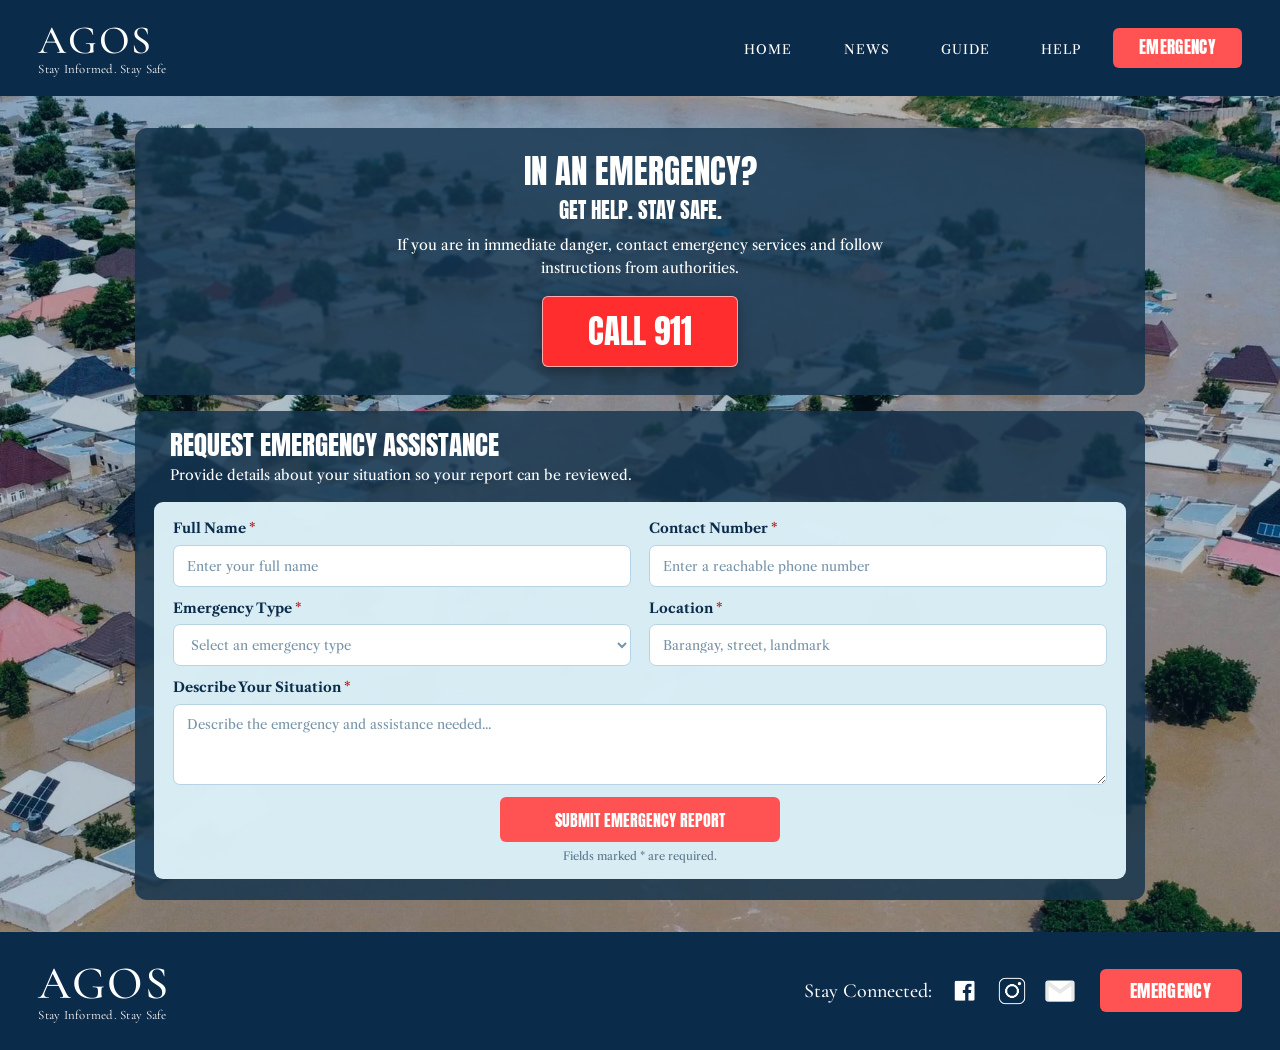
==== emergency.html @ 13f6ced2 "Add files via upload" ====
<!DOCTYPE html>
<html lang="en">
<head>
  <meta charset="UTF-8">
  <meta name="viewport" content="width=device-width, initial-scale=1">
  <link rel="icon" type="image/png" href="Figma_img/FAvicon.png">

  <title>Emergency | AGOS</title>

  <meta name="description" content="In an emergency, call 911 and follow instructions from authorities. Submit an emergency assistance report to AGOS.">

  <link rel="preconnect" href="https://fonts.googleapis.com">
  <link rel="preconnect" href="https://fonts.gstatic.com" crossorigin>

  <link href="https://fonts.googleapis.com/css2?family=Anton&family=Cormorant+Garamond:wght@500;600&family=Libre+Caslon+Text&display=swap" rel="stylesheet">

  <link rel="stylesheet" href="styles.css">
</head>

<body class="page-emergency">

  <header class="site-header" id="home">
    <div class="header-inner">

      <a class="logo" href="index.html" aria-label="AGOS home">
        <span class="logo-name">AGOS</span>
        <span class="logo-tag">Stay Informed. Stay Safe</span>
      </a>

      <nav class="main-nav" aria-label="Main navigation">
        <ul>
          <li><a href="index.html">Home</a></li>
          <li><a href="news.html">News</a></li>
          <li><a href="safety-guide.html">Guide</a></li>
          <li><a href="help.html">Help</a></li>
        </ul>
      </nav>

      <a class="btn-emergency header-emergency"
         href="emergency.html"
         aria-current="page">
        Emergency
      </a>

    </div>
  </header>

  <main class="emergency-main"
        style="--page-bg: url('Figma_img/Safety-guide1.webp')">

    <div class="emergency-inner">

      <section class="em-panel em-alert"
               aria-labelledby="em-title">

        <h1 id="em-title">In an emergency?</h1>

        <p class="em-tagline">Get help. Stay safe.</p>

        <p class="em-text">
          If you are in immediate danger, contact emergency
          services and follow instructions from authorities.
        </p>

        <a class="btn-call" href="tel:911">Call 911</a>

      </section>

      <section class="em-panel em-contacts"
               aria-labelledby="assistance-title">

        <div class="assistance-heading">
          <h2 id="assistance-title">
            Request Emergency Assistance
          </h2>

          <p>
            Provide details about your situation so your report
            can be reviewed.
          </p>
        </div>

        <form class="emergency-form" action="#" method="post" novalidate>

          <div class="form-field">
            <label for="full-name">
              Full Name <span aria-hidden="true">*</span>
            </label>

            <input
              id="full-name"
              name="full_name"
              type="text"
              autocomplete="name"
              placeholder="Enter your full name"
              required
            >
          </div>

          <div class="form-field">
            <label for="contact-number">
              Contact Number <span aria-hidden="true">*</span>
            </label>

            <input
              id="contact-number"
              name="contact_number"
              type="tel"
              autocomplete="tel"
              placeholder="Enter a reachable phone number"
              required
            >
          </div>

          <div class="form-field">
            <label for="emergency-type">
              Emergency Type <span aria-hidden="true">*</span>
            </label>

            <select id="emergency-type"
                    name="emergency_type"
                    required>

              <option value="" selected disabled>
                Select an emergency type
              </option>

              <option value="flooding">Flooding</option>
              <option value="trapped-person">Person trapped</option>
              <option value="medical-emergency">
                Medical emergency
              </option>
              <option value="evacuation-assistance">
                Evacuation assistance
              </option>
              <option value="other">Other</option>

            </select>
          </div>

          <div class="form-field">
            <label for="location">
              Location <span aria-hidden="true">*</span>
            </label>

            <input
              id="location"
              name="location"
              type="text"
              autocomplete="street-address"
              placeholder="Barangay, street, landmark"
              required
            >
          </div>

          <div class="form-field form-field-full">
            <label for="situation">
              Describe Your Situation
              <span aria-hidden="true">*</span>
            </label>

            <textarea
              id="situation"
              name="situation"
              rows="3"
              placeholder="Describe the emergency and assistance needed..."
              required
            ></textarea>
          </div>

          <div class="form-submit">

            <button class="btn-submit-report" type="submit">
              Submit Emergency Report
            </button>

            <p class="form-note">
              Fields marked * are required.
            </p>

          </div>

        </form>

      </section>

    </div>
  </main>

  <footer class="site-footer">
    <div class="footer-inner">

      <a class="logo logo-footer"
         href="index.html"
         aria-label="AGOS home">

        <span class="logo-name">AGOS</span>
        <span class="logo-tag">Stay Informed. Stay Safe</span>

      </a>

      <div class="connect">
        <span class="connect-label">Stay Connected:</span>

        <ul class="social">

          <li>
            <a href="https://www.facebook.com/janssen.murillo/"
               target="_blank"
               rel="noopener"
               aria-label="Facebook">
              <img src="Figma_img/FB.png" alt="">
            </a>
          </li>

          <li>
            <a href="https://www.instagram.com/jnsnmrll/"
               target="_blank"
               rel="noopener"
               aria-label="Instagram">
              <img src="Figma_img/IG.png" alt="">
            </a>
          </li>

          <li>
            <a href="mailto:jfmurillo@student.hau.edu.ph"
               aria-label="Email">
              <img class="icon-mail"
                   src="Figma_img/GMAIL.png"
                   alt="">
            </a>
          </li>

        </ul>
      </div>

      <a class="btn-emergency footer-emergency"
         href="emergency.html"
         aria-current="page">
        Emergency
      </a>

    </div>
  </footer>

  <script src="script.js"></script>

</body>
</html>
---- styles.css ----
:root {
  --navy: #0b2b4a;
  --slate: #2f5068;
  --sky: #dff3fb;
  --cream: #f4f3ee;
  --white: #ffffff;
  --coral: #ff5252;
  --coral-dark: #e63e3e;
  --ink: #0b2b4a;
  --link-blue: #2a6f97;

  --font-display: "Anton", "Impact", "Arial Narrow Bold", sans-serif;
  --font-serif: "Libre Caslon Text", "Georgia", "Times New Roman", serif;
  --font-logo: "Cormorant Garamond", "Garamond", "Georgia", serif;
}

*,
*::before,
*::after {
  box-sizing: border-box;
}

html {
  scroll-behavior: smooth;
}

body {
  margin: 0;
  font-family: var(--font-serif);
  color: var(--ink);
  background: var(--cream);
  line-height: 1.5;
  -webkit-font-smoothing: antialiased;
}

img {
  display: block;
  max-width: 100%;
}
a {
  color: inherit;
}
ul {
  list-style: none;
  margin: 0;
  padding: 0;
}
h1, h2, h3, p {
  margin: 0;
}

:focus-visible {
  outline: 3px solid #ffd166;
  outline-offset: 3px;
}

.btn-emergency {
  font-family: var(--font-display);
  font-size: 1.05rem;
  letter-spacing: .02em;
  text-transform: uppercase;
  color: var(--white);
  background: var(--coral);
  border: 0;
  border-radius: 6px;
  padding: .55rem 1.6rem;
  cursor: pointer;
  transition: background .2s, transform .2s;
}
.btn-emergency:hover {
  background: var(--coral-dark);
  transform: translateY(-1px);
}

.logo {
  display: inline-flex;
  flex-direction: column;
  text-decoration: none;
  color: var(--white);
  line-height: 1;
}
.logo-name {
  font-family: var(--font-logo);
  font-weight: 500;
  font-size: 2.5rem;
  letter-spacing: .04em;
}
.logo-tag  {
  font-family: var(--font-logo);
  font-size: .8rem;
  letter-spacing: .02em;
  margin-top: .15rem;
}

.site-header {
  width: 100%;
  background: var(--navy);
  color: var(--white);
  position: relative;
  z-index: 10;
}
.header-inner {
  width: 100%;
  max-width: 1600px;
  margin: 0 auto;
  height: 96px;
  padding: 0 clamp(24px, 3vw, 72px);
  display: flex;
  align-items: center;
  justify-content: space-between;
  gap: 2rem;
}
.main-nav {
  margin-left: auto;
}
.main-nav ul {
  display: flex;
  gap: 3.2rem;
}
.main-nav a {
  font-family: var(--font-serif);
  font-size: .8rem;
  letter-spacing: .08em;
  text-transform: uppercase;
  text-decoration: none;
  padding: .4rem 0;
  border-bottom: 2px solid transparent;
  transition: border-color .2s;
}
.main-nav a:hover {
  border-color: var(--coral);
}

.hero {
  position: relative;
  background: var(--slate);
  min-height: 540px;
  display: flex;
  align-items: center;
  padding: 3rem clamp(24px, 6.25vw, 80px);
  overflow: hidden;
}
.hero-bg {
  position: absolute;
  inset: 0;
  width: 100%;
  height: 100%;
  object-fit: cover;
  object-position: center;
}
.hero-card {
  position: relative;
  width: 100%;
  max-width: 1200px;
  margin: 0 auto;
  padding: 3rem clamp(2.2rem, 4vw, 3.8rem);
  background: rgba(31, 61, 84, .82);
  border-radius: 10px;
  color: var(--white);
  backdrop-filter: blur(1px);
}
.hero-card h1 {
  font-family: var(--font-display);
  font-weight: 400;
  text-transform: uppercase;
  font-size: clamp(1.8rem, 2.6vw, 2.35rem);
  letter-spacing: .01em;
  line-height: 1.25;
  margin-bottom: 1.4rem;
}
.hero-card p {
  font-size: clamp(1rem, 1.25vw, 1.1rem);
  line-height: 1.7;
  margin-bottom: 1.1rem;
}
.hero-card .hero-meta {
  font-size: .9rem;
  margin: 1.6rem 0 0;
  opacity: .92;
}

.impact {
  background: var(--sky);
  text-align: center;
  padding: 3.2rem 24px 3.8rem;
}
.impact h2,
.stories h2 {
  font-family: var(--font-display);
  font-weight: 400;
  text-transform: uppercase;
  color: #000;
  font-size: clamp(1.7rem, 2.4vw, 2.1rem);
  line-height: 1.1;
}
.impact-sub {
  margin-top: .6rem;
  font-size: 1.05rem;
}

.stats {
  max-width: 1000px;
  margin: 2.4rem auto 0;
  display: grid;
  grid-template-columns: repeat(3, 286px);
  justify-content: space-between;
  gap: 2rem;
}
.stat {
  background: var(--slate);
  color: var(--white);
  border-radius: 14px;
  height: 295px;
  display: flex;
  flex-direction: column;
  align-items: center;
  justify-content: center;
  gap: .9rem;
  box-shadow: 0 6px 16px rgba(11, 43, 74, .18);
}
.stat-number {
  font-family: var(--font-display);
  font-size: 4.2rem;
  line-height: 1;
  font-variant-numeric: tabular-nums;
}
.stat-label {
  font-family: var(--font-display);
  font-size: 1.35rem;
  letter-spacing: .01em;
}

.stories {
  background: var(--cream);
  padding: 3rem 32px 3.6rem;
  text-align: center;
}
.stories-inner {
  max-width: 1200px;
  margin: 2rem auto 0;
  display: flex;
  flex-direction: column;
  align-items: center;
  gap: 1.5rem;
}

.card {
  background: var(--white);
  border-radius: 10px;
  box-shadow: 0 3px 10px rgba(11, 43, 74, .22);
  overflow: hidden;
  text-align: left;
  transition: transform .2s, box-shadow .2s;
}
.card:hover {
  transform: translateY(-3px);
  box-shadow: 0 8px 20px rgba(11, 43, 74, .28);
}
.card img {
  object-fit: cover;
  width: 100%;
}

.card h3 {
  font-family: var(--font-display);
  font-weight: 400;
  text-transform: uppercase;
  color: var(--navy);
  line-height: 1.2;
}
.read-more {
  font-family: var(--font-display);
  font-size: .72rem;
  letter-spacing: .02em;
  color: #000;
  text-decoration: none;
  align-self: flex-end;
}
.read-more:hover {
  color: var(--coral);
}

.card-featured {
  width: 100%;
  display: grid;
  grid-template-columns: minmax(340px, 38%) 1fr;
  gap: 1.8rem;
  padding: .9rem;
}
.card-featured img {
  height: 300px;
  border-radius: 8px;
  object-position: center 40%;
}
.card-featured .card-body {
  display: flex;
  flex-direction: column;
  padding: .6rem .8rem .3rem 0;
}
.card-featured h3 {
  font-size: 1.8rem;
  color: #08233f;
  margin-bottom: 1rem;
}
.card-featured p {
  font-size: 1rem;
  line-height: 1.7;
  color: var(--link-blue);
  flex: 1;
}

.card-row {
  width: 100%;
  display: grid;
  grid-template-columns: repeat(3, 1fr);
  gap: 1.6rem;
}
.card-small {
  display: flex;
  flex-direction: column;
  padding: .45rem .45rem .7rem;
}
.card-small img {
  height: 210px;
  border-radius: 7px;
}
.card-small .card-body {
  display: flex;
  flex-direction: column;
  align-items: stretch;
  flex: 1;
  padding: .8rem .5rem 0;
  text-align: center;
}
.card-small h3 {
  font-size: 1.2rem;
  margin-bottom: .6rem;
  flex: 1;
}

.btn-more {
  font-family: var(--font-display);
  font-size: .85rem;
  letter-spacing: .03em;
  text-transform: uppercase;
  text-decoration: none;
  color: var(--white);
  background: var(--navy);
  padding: .55rem 1.8rem;
  border-radius: 999px;
  margin-top: .4rem;
  transition: background .2s;
}
.btn-more:hover {
  background: var(--slate);
}

.site-footer {
  width: 100%;
  background: var(--navy);
  color: var(--white);
}
.footer-inner {
  width: 100%;
  max-width: 1600px;
  margin: 0 auto;
  min-height: 118px;
  padding: 1.4rem clamp(24px, 3vw, 72px);
  display: flex;
  align-items: center;
  justify-content: space-between;
  gap: 1.5rem;
}
.logo-footer .logo-name {
  font-size: 2.9rem;
}
.connect {
  display: flex;
  align-items: center;
  gap: 1rem;
  margin-left: auto;
}
.connect-label {
  font-family: var(--font-logo);
  font-size: 1.25rem;
  font-weight: 500;
}
.social {
  display: flex;
  align-items: center;
  gap: .9rem;
}
.social a {
  display: block;
  transition: transform .2s, opacity .2s;
}
.social a:hover {
  transform: translateY(-2px);
  opacity: .85;
}
.social img {
  height: 34px;
  width: auto;
}
.social .icon-mail {
  height: 32px;
}
.footer-emergency {
  font-size: 1.15rem;
  padding: .6rem 1.9rem;
}

.emergency-dialog {
  border: 0;
  border-radius: 14px;
  padding: 2rem 2rem 1.6rem;
  max-width: min(440px, calc(100vw - 32px));
  color: var(--ink);
  background: var(--white);
  box-shadow: 0 20px 60px rgba(0, 0, 0, .4);
}
.emergency-dialog::backdrop {
  background: rgba(11, 43, 74, .6);
}
.emergency-dialog h2 {
  font-family: var(--font-display);
  font-weight: 400;
  text-transform: uppercase;
  font-size: 1.8rem;
  color: var(--coral);
  margin-bottom: .6rem;
}
.dialog-close {
  position: absolute;
  top: .6rem;
  right: .9rem;
  font-size: 1.8rem;
  line-height: 1;
  background: none;
  border: 0;
  cursor: pointer;
  color: var(--navy);
}
.hotlines {
  margin: 1.2rem 0;
  display: grid;
  gap: .6rem;
}
.hotlines li {
  display: flex;
  justify-content: space-between;
  align-items: center;
  background: var(--sky);
  border-radius: 8px;
  padding: .7rem 1rem;
}
.hotlines a {
  font-family: var(--font-display);
  font-size: 1.5rem;
  text-decoration: none;
  color: var(--navy);
}
.dialog-note {
  font-size: .85rem;
  line-height: 1.6;
}

.main-nav a[aria-current="page"] {
  border-color: var(--coral);
}

.news-main {
  background: var(--cream);
  padding: 3rem 32px 4rem;
}
.news-inner {
  max-width: 1120px;
  margin: 0 auto;
}
.page-title-left {
  font-family: var(--font-display);
  font-weight: 400;
  text-transform: uppercase;
  color: var(--navy);
  font-size: clamp(2rem, 3vw, 2.6rem);
  line-height: 1.1;
}
.news-inner > .page-title-left::after {
  content: "";
  display: block;
  width: 3.5rem;
  height: 4px;
  margin-top: .65rem;
  background: var(--coral);
  border-radius: 999px;
}
.page-sub {
  margin: .65rem 0 2rem;
  color: var(--slate);
  font-size: 1.05rem;
}

.news-list {
  display: grid;
  grid-template-columns: repeat(2, minmax(0, 1fr));
  gap: 1.5rem;
}
.news-card {
  display: grid;
  grid-template-columns: 1fr;
  grid-template-rows: 210px 1fr;
  background: var(--white);
  border: 1px solid rgba(11, 43, 74, .1);
  border-radius: 14px;
  box-shadow: 0 4px 14px rgba(11, 43, 74, .12);
  overflow: hidden;
  transition: transform .2s, box-shadow .2s;
}
.news-card:hover {
  transform: translateY(-4px);
  box-shadow: 0 10px 24px rgba(11, 43, 74, .2);
}
.news-card img {
  width: 100%;
  height: 210px;
  min-height: 0;
  object-fit: cover;
}
.news-body {
  display: flex;
  flex-direction: column;
  min-height: 220px;
  padding: 1.3rem 1.4rem 1.2rem;
}
.news-body h2 {
  font-family: var(--font-display);
  font-weight: 400;
  text-transform: uppercase;
  color: var(--navy);
  font-size: 1.35rem;
  line-height: 1.2;
  margin-bottom: .8rem;
}
.news-body p {
  font-size: .9rem;
  line-height: 1.7;
  color: var(--slate);
  flex: 1;
}
.news-body .read-more {
  margin-top: 1rem;
  color: var(--link-blue);
  font-size: .82rem;
  text-decoration: underline;
  text-underline-offset: 3px;
}

.bg-page {
  background-color: var(--navy);
  background-image: var(--bg-overlay), var(--page-bg, none);
  background-size: cover;
  background-position: center top;
  padding: 2.4rem 24px 3.4rem;
}
.guide-page {
  --bg-overlay: linear-gradient(rgba(11, 43, 74, .80), rgba(11, 43, 74, .80));
}
.help-page  {
  --bg-overlay: linear-gradient(rgba(214, 232, 240, .55), rgba(214, 232, 240, .55));
}
.bg-page-inner {
  max-width: 1000px;
  margin: 0 auto;
  display: grid;
  gap: 1.6rem;
}

.page-head {
  text-align: center;
  color: var(--white);
}
.page-head h1 {
  font-family: var(--font-display);
  font-weight: 400;
  text-transform: uppercase;
  font-size: clamp(1.7rem, 2.6vw, 2.2rem);
}
.page-head p {
  margin-top: .4rem;
  font-size: 1rem;
}
.page-head-dark {
  color: var(--navy);
}
.page-head-dark h1 {
  font-size: clamp(1.9rem, 3vw, 2.6rem);
}
.page-tagline {
  font-family: var(--font-display);
  font-weight: 400;
  text-transform: uppercase;
  font-size: clamp(1rem, 1.5vw, 1.25rem);
  margin-top: .3rem;
}
.page-head-dark p {
  max-width: 640px;
  margin: .7rem auto 0;
  font-size: .85rem;
  line-height: 1.7;
}

.panel {
  background: rgba(238, 241, 243, .93);
  border-radius: 12px;
  padding: 1.2rem 1.4rem 1.5rem;
  box-shadow: 0 6px 18px rgba(0, 0, 0, .25);
}
.panel > h2,
.phase h3 {
  font-family: var(--font-display);
  font-weight: 400;
  text-transform: uppercase;
  color: var(--navy);
  text-align: center;
}
.panel > h2 {
  font-size: 1.4rem;
  margin-bottom: 1rem;
}
.guide-video-frame {
  width: min(100%, 800px);
  aspect-ratio: 16 / 9;
  margin: 0 auto;
  overflow: hidden;
  border-radius: 8px;
  background: var(--navy);
}
.guide-video-frame video {
  display: block;
  width: 100%;
  height: 100%;
  border: 0;
  object-fit: contain;
}

.levels {
  display: grid;
  grid-template-columns: repeat(3, 1fr);
  gap: 1rem;
}
.level {
  border-radius: 10px;
  padding: 1.4rem 1rem 1.2rem;
  text-align: center;
  display: flex;
  flex-direction: column;
  align-items: center;
  gap: .7rem;
}
.level-yellow {
  background: #efeba5;
}
.level-orange {
  background: #f4d2b2;
}
.level-red    {
  background: #f0b6b6;
}
.dot {
  width: 64px;
  height: 64px;
  border-radius: 50%;
}
.level-yellow .dot {
  background: #f5d416;
}
.level-orange .dot {
  background: #f0922b;
}
.level-red .dot    {
  background: #ee4b4b;
}
.level h3 {
  font-family: var(--font-display);
  font-weight: 400;
  text-transform: uppercase;
  font-size: 1.25rem;
  line-height: 1.15;
  color: #000;
}
.level p {
  font-size: .76rem;
  line-height: 1.55;
  padding-bottom: .7rem;
  border-bottom: 1px solid rgba(0, 0, 0, .25);
  width: 100%;
  flex: 1;
}
.level strong {
  font-family: var(--font-display);
  font-weight: 400;
  text-transform: uppercase;
  font-size: .9rem;
  letter-spacing: .02em;
}

.phases {
  display: grid;
  grid-template-columns: repeat(3, 1fr);
  gap: 1rem;
}
.phase {
  background: rgba(238, 241, 243, .93);
  border-radius: 12px;
  padding: 1.1rem 1.1rem 1.4rem;
  box-shadow: 0 6px 18px rgba(0, 0, 0, .25);
}
.phase h3 {
  font-size: 1.1rem;
  margin-bottom: .9rem;
}
.phase ol {
  list-style: none;
  counter-reset: step;
  display: grid;
  gap: .85rem;
}
.phase li {
  counter-increment: step;
  font-size: .76rem;
  line-height: 1.55;
}
.phase li b {
  display: block;
  font-weight: 700;
  margin-bottom: .15rem;
}
.phase li b::before {
  content: counter(step) ". ";
}
.phase li span {
  display: block;
  padding-left: 1rem;
}

.kit {
  display: grid;
  grid-template-columns: repeat(5, 1fr);
  gap: .8rem;
}
.kit-item {
  background: var(--sky);
  border-radius: 8px;
  padding: .9rem .6rem;
  text-align: center;
  box-shadow: 0 2px 6px rgba(0, 0, 0, .12);
}
.kit-item h4 {
  font-family: var(--font-display);
  font-weight: 400;
  text-transform: uppercase;
  font-size: .85rem;
  color: var(--navy);
  margin: 0 0 .3rem;
}
.kit-item p {
  font-size: .68rem;
  line-height: 1.45;
}

.help-grid {
  display: grid;
  grid-template-columns: repeat(2, 1fr);
  gap: 1.4rem;
}
.help-panel {
  position: relative;
  overflow: hidden;
  background: #b8cfdb;
  border: 1px solid rgba(11, 43, 74, .12);
  border-radius: 14px;
  box-shadow: 0 8px 22px rgba(11, 43, 74, .16);
  transition: transform .2s, box-shadow .2s;
}
.help-panel:hover {
  transform: translateY(-3px);
  box-shadow: 0 12px 28px rgba(11, 43, 74, .22);
}
.help-panel-inner {
  background: #b8cfdb;
  padding: 1.25rem 1.5rem 1.5rem;
  height: 100%;
}
.help-panel h2 {
  font-family: var(--font-display);
  font-weight: 400;
  text-transform: uppercase;
  color: var(--white);
  background: var(--navy);
  border-bottom: 4px solid var(--coral);
  font-size: 1.45rem;
  padding: .85rem 1.5rem;
}
.help-panel h3 {
  font-family: var(--font-display);
  font-weight: 400;
  font-size: 1rem;
  color: var(--navy);
  margin: .8rem 0 .35rem;
}
.help-panel p, .help-panel li {
  font-size: .9rem;
  line-height: 1.7;
}
.help-panel ul {
  list-style: disc;
  padding-left: 1.25rem;
}
.help-panel li {
  padding-left: .15rem;
  margin: .2rem 0;
}
.help-panel li::marker {
  color: var(--coral);
}
.help-panel a {
  color: var(--link-blue);
  font-weight: 700;
  text-underline-offset: 2px;
}
.help-page .page-head-dark {
  max-width: 820px;
  margin: 0 auto;
  padding: 1.5rem 2rem;
  background: rgba(184, 207, 219, .94);
  border-radius: 14px;
  box-shadow: 0 8px 22px rgba(11, 43, 74, .14);
}
.help-page .page-head-dark p {
  font-size: .95rem;
}

.reveal {
  opacity: 0;
  transform: translateY(18px);
  transition: opacity .6s ease, transform .6s ease;
}
.reveal.is-visible {
  opacity: 1;
  transform: none;
}
@media (prefers-reduced-motion: reduce) {
  html {
    scroll-behavior: auto;
  }
  .reveal {
    opacity: 1;
    transform: none;
    transition: none;
  }
  .card, .btn-emergency, .social a {
    transition: none;
  }
}



.btn-emergency {
  display: inline-block;
  text-decoration: none;
  line-height: 1.3;
}

.emergency-main {
  background:
    linear-gradient(rgba(11, 43, 74, .28), rgba(11, 43, 74, .28)),
    var(--page-bg, var(--navy));
  background-size: cover;
  background-position: center;
  background-repeat: no-repeat;
  padding: 2.6rem clamp(16px, 4vw, 52px) 3rem;
}
.emergency-inner {
  max-width: 1010px;
  margin: 0 auto;
  display: grid;
  gap: 1.5rem;
}
.em-panel {
  background: rgba(20, 52, 78, .82);
  border-radius: 12px;
  color: var(--white);
  text-align: center;
  padding: 2rem 2rem 2.4rem;
  backdrop-filter: blur(1px);
}
.em-panel h1,
.em-panel h2 {
  font-family: var(--font-display);
  font-weight: 400;
  text-transform: uppercase;
  line-height: 1.15;
}
.em-alert h1 {
  font-size: clamp(1.7rem, 2.6vw, 2.2rem);
}
.em-tagline {
  font-family: var(--font-display);
  text-transform: uppercase;
  font-size: 1.3rem;
  margin-top: .3rem;
}
.em-text {
  max-width: 560px;
  margin: .5rem auto 0;
  font-size: .9rem;
  line-height: 1.6;
}
.btn-call {
  display: inline-block;
  margin-top: 1.3rem;
  font-family: var(--font-display);
  font-size: clamp(1.8rem, 2.6vw, 2.3rem);
  text-transform: uppercase;
  text-decoration: none;
  color: var(--white);
  background: #ff2d2d;
  border: 1px solid rgba(255, 255, 255, .6);
  border-radius: 6px;
  padding: .6rem 2.8rem;
  box-shadow: 0 4px 14px rgba(0, 0, 0, .3);
  transition: background .2s, transform .2s;
}
.btn-call:hover {
  background: #e01616;
  transform: translateY(-2px);
}

.em-contacts {
  padding-bottom: 2.4rem;
}
.em-contacts h2 {
  font-size: clamp(1.6rem, 2.4vw, 2rem);
  margin-bottom: 1.6rem;
}
.contact-grid {
  display: grid;
  grid-template-columns: repeat(3, 1fr);
  gap: 1.6rem;
  max-width: 880px;
  margin: 0 auto;
}
.contact-card {
  height: 100%;
  min-height: 240px;
  display: flex;
  flex-direction: column;
  align-items: center;
  justify-content: center;
  gap: .9rem;
  padding: 1rem;
  background: rgba(196, 218, 232, .88);
  border-radius: 10px;
  text-decoration: none;
  color: var(--navy);
  box-shadow: 0 4px 12px rgba(0, 0, 0, .22);
  transition: transform .2s, box-shadow .2s;
}
a.contact-card:hover {
  transform: translateY(-3px);
  box-shadow: 0 8px 20px rgba(0, 0, 0, .3);
}
.contact-name {
  font-family: var(--font-display);
  font-size: 2rem;
  text-transform: uppercase;
  line-height: 1.1;
}
.contact-detail {
  font-family: var(--font-display);
  font-size: 1.7rem;
  color: #000;
  line-height: 1.1;
}



body.page-emergency {
  min-height: 100vh;
  display: flex;
  flex-direction: column;
}
body.page-emergency .emergency-main {
  flex: 1;
}

.card-featured::before,
.card-small::before,
.news-card::before {
  content: "Image slot";
  grid-column: 1;
  grid-row: 1;
  display: flex;
  align-items: center;
  justify-content: center;
  border: 2px dashed rgba(47, 80, 104, .35);
  background: rgba(47, 80, 104, .08);
  border-radius: 8px;
  color: rgba(47, 80, 104, .6);
  font-family: var(--font-display);
  font-size: .85rem;
  letter-spacing: .05em;
  text-transform: uppercase;
}
.card-featured > img,
.card-small > img,
.news-card > img {
  grid-column: 1;
  grid-row: 1;
  position: relative;
  z-index: 1;
}

.card-featured {
  --slot-h: 300px;
}
.card-featured::before, .card-featured > img {
  height: var(--slot-h);
  min-height: 0;
}
.card-featured > .card-body {
  grid-column: 2;
  grid-row: 1;
}

.card-small {
  --slot-h: 210px;
  display: grid;
  grid-template-rows: auto 1fr;
}
.card-small::before, .card-small > img {
  height: var(--slot-h);
}
.card-small > .card-body {
  grid-row: 2;
  grid-column: 1;
}

.news-card::before {
  min-height: 190px;
  border-radius: 0;
}
.news-card > .news-body {
  grid-column: 1;
  grid-row: 2;
}



.emergency-main {
  padding-top: 2rem;
  padding-bottom: 2rem;
}

.emergency-inner {
  max-width: 1010px;
  gap: 1rem;
}


.em-alert {
  padding: 1.5rem 2rem 1.7rem;
}

.em-alert .btn-call {
  margin-top: 1rem;
}


.em-contacts {
  padding: 1.2rem 1.2rem 1.3rem;
  text-align: left;
}

.assistance-heading {
  margin: 0 auto 1rem;
  max-width: 940px;
}

.assistance-heading h2 {
  text-align: left;
  font-family: var(--font-display);
  font-size: clamp(1.5rem, 2.1vw, 1.9rem);
  font-weight: 400;
  line-height: 1.15;
  text-transform: uppercase;
  color: var(--white);
  margin: 0;
}

.assistance-heading p {
  margin-top: 0.25rem;
  font-size: 0.88rem;
  line-height: 1.5;
  color: var(--white);
}


.emergency-form {
  width: 100%;
  padding: 1.1rem 1.2rem 0.9rem;

  display: grid;
  grid-template-columns: repeat(2, minmax(0, 1fr));
  gap: 0.75rem 1.1rem;

  background: rgba(223, 243, 251, 0.96);
  border-radius: 9px;
  color: var(--navy);
}


.form-field {
  display: flex;
  flex-direction: column;
  min-width: 0;
  gap: 0.3rem;
}

.form-field label {
  font-family: var(--font-serif);
  font-size: 0.86rem;
  font-weight: 700;
  color: var(--navy);
}

.form-field label span {
  color: #b42323;
}

.form-field input,
.form-field select,
.form-field textarea {
  width: 100%;
  min-width: 0;

  border: 1px solid #b7d3e6;
  border-radius: 7px;

  padding: 0.62rem 0.8rem;

  background: #fff;
  color: var(--navy);

  font: 400 0.82rem var(--font-serif);
  outline-offset: 2px;
}

.form-field input,
.form-field select {
  min-height: 42px;
}

.form-field textarea {
  min-height: 74px;
  resize: vertical;
  line-height: 1.5;
}

.form-field input::placeholder,
.form-field textarea::placeholder,
.form-field select:invalid {
  color: #7894a8;
  opacity: 1;
}


.form-field-full {
  grid-column: 1 / -1;
}


.form-submit {
  grid-column: 1 / -1;

  display: flex;
  flex-direction: column;
  align-items: center;
  gap: 0.35rem;

  padding-top: 0.05rem;
}

.btn-submit-report {
  border: 0;
  border-radius: 6px;

  padding: 0.65rem 2.2rem;
  min-width: 280px;

  background: var(--coral);
  color: var(--white);

  font-family: var(--font-display);
  font-size: 1rem;
  text-transform: uppercase;

  cursor: pointer;

  transition: background 0.2s, transform 0.2s;
}

.btn-submit-report:hover {
  background: var(--coral-dark);
  transform: translateY(-1px);
}

.form-note {
  color: #58758b;
  font-size: 0.7rem;
  text-align: center;
}





.emergency-form.was-validated input:invalid,
.emergency-form.was-validated select:invalid,
.emergency-form.was-validated textarea:invalid,
.emergency-form .is-invalid {
  border: 2px solid #ff3035;
  box-shadow: 0 0 4px rgba(255, 48, 53, 0.35);
}


.emergency-form.was-validated input:valid,
.emergency-form.was-validated select:valid,
.emergency-form.was-validated textarea:valid {
  border: 1px solid #b7d3e6;
  box-shadow: none;
}


html {
  -webkit-text-size-adjust: 100%;
  text-size-adjust: 100%;
}
video, iframe {
  max-width: 100%;
}


@media (hover: none) {
  .card:hover, .news-card:hover, .help-panel:hover,
  .btn-emergency:hover, .btn-call:hover, .btn-submit-report:hover {
    transform: none;
  }
}


@media (max-width: 1279px) {
  .header-inner {
    height: 80px;
    gap: 1.2rem;
  }
  .logo-name {
    font-size: 2.1rem;
  }
  .logo-tag {
    font-size: .72rem;
  }
  .main-nav ul {
    gap: 2rem;
  }
  .main-nav a {
    font-size: .78rem;
  }
  .btn-emergency {
    font-size: .95rem;
    padding: .5rem 1.3rem;
  }

  .hero {
    min-height: 480px;
    padding: 2.5rem 32px;
  }
  .hero-card {
    padding: 2rem 2.2rem;
  }

  .stats {
    max-width: 760px;
    grid-template-columns: repeat(3, minmax(0, 1fr));
    gap: 1.2rem;
  }
  .stat {
    height: 210px;
    border-radius: 12px;
    gap: .6rem;
  }
  .stat-number {
    font-size: 3.2rem;
  }
  .stat-label {
    font-size: 1.1rem;
  }

  .stories-inner {
    max-width: 960px;
  }
  .card-featured {
    grid-template-columns: 300px 1fr;
    gap: 1.2rem;
    --slot-h: 230px;
  }
  .card-featured h3 {
    font-size: 1.5rem;
  }
  .card-featured p {
    font-size: .95rem;
  }
  .card-row {
    gap: 1rem;
  }
  .card-small {
    --slot-h: 160px;
  }
  .card-small h3 {
    font-size: 1.05rem;
  }
  .read-more {
    font-size: .8rem;
  }

  .logo-footer .logo-name {
    font-size: 2.3rem;
  }
  .connect-label {
    font-size: 1.1rem;
  }
  .footer-emergency {
    font-size: 1rem;
    padding: .5rem 1.4rem;
  }

  .news-card {
    --news-h: 190px;
    grid-template-rows: var(--news-h) 1fr;
  }
  .news-card::before, .news-card > img {
    height: var(--news-h);
    min-height: 0;
  }
  .news-body h2 {
    font-size: 1.2rem;
  }
  .news-body p {
    font-size: .92rem;
  }

  .bg-page-inner {
    max-width: 820px;
  }
  .level h3 {
    font-size: 1.15rem;
  }
  .level p, .phase li {
    font-size: .82rem;
  }
  .kit {
    gap: .6rem;
  }
  .kit-item p {
    font-size: .72rem;
  }
  .help-panel p, .help-panel li {
    font-size: .9rem;
  }

  .emergency-main {
    padding: 1.8rem 24px 2rem;
  }
  .em-alert {
    padding: 1.3rem 1.4rem 1.5rem;
  }
  .em-tagline {
    font-size: 1.2rem;
  }
  .em-text {
    font-size: .95rem;
  }
  .btn-call {
    font-size: 1.9rem;
    padding: .5rem 2.4rem;
  }
  .em-contacts {
    padding: 1rem;
  }
  .emergency-form {
    gap: .8rem 1rem;
    padding: 1rem;
  }
  .form-field label {
    font-size: .9rem;
  }
  .form-field input, .form-field select, .form-field textarea {
    font-size: .95rem;
  }
  .form-note {
    font-size: .8rem;
  }
}


@media (max-width: 1023px) {
  .main-nav ul {
    gap: 1.4rem;
  }
  .logo-name {
    font-size: 1.9rem;
  }

  .hero {
    min-height: 420px;
    padding: 2rem 24px;
  }
  .hero-card h1 {
    font-size: 1.9rem;
  }
  .hero-card p {
    font-size: 1rem;
  }

  .stats {
    max-width: 680px;
  }
  .stat {
    height: 180px;
  }
  .stat-number {
    font-size: 2.8rem;
  }
  .stat-label {
    font-size: 1rem;
  }

  .stories {
    padding: 2.4rem 24px 3rem;
  }
  .card-featured {
    grid-template-columns: 260px 1fr;
    --slot-h: 200px;
  }
  .card-featured h3 {
    font-size: 1.35rem;
  }
  .card-small {
    --slot-h: 140px;
  }
  .card-small h3 {
    font-size: 1rem;
  }

  .news-main {
    padding: 2.4rem 24px 3.2rem;
  }
  .bg-page {
    padding: 2rem 20px 2.8rem;
  }
  .bg-page-inner {
    max-width: 720px;
  }

  .phases {
    grid-template-columns: 1fr;
  }
  .phase li {
    font-size: .92rem;
  }
  .level p {
    font-size: .85rem;
  }
  .kit-item h4 {
    font-size: .9rem;
  }
  .kit-item p {
    font-size: .78rem;
  }
  .help-grid {
    gap: 1rem;
  }
  .help-panel p, .help-panel li {
    font-size: .92rem;
  }

  .emergency-inner {
    max-width: 760px;
  }
}

@media (max-width: 767px) {
  .site-header {
    border-bottom: 1px solid rgba(255, 255, 255, .18);
  }
  .header-inner {
    height: auto;
    padding: .7rem 16px 0;
    flex-wrap: wrap;
    align-items: center;
    justify-content: space-between;
    gap: .4rem 1rem;
  }
  .logo {
    order: 1;
  }
  .logo-name {
    font-size: 1.8rem;
  }
  .logo-tag {
    font-size: .68rem;
  }
  .site-header .header-emergency {
    order: 2;
    display: inline-flex;
    align-items: center;
    min-height: 44px;
    padding: .4rem 1.1rem;
    font-size: .9rem;
  }
  .main-nav {
    order: 3;
    flex-basis: 100%;
    width: 100%;
    margin: 0;
    border-top: 1px solid rgba(255, 255, 255, .18);
  }
  .main-nav ul {
    justify-content: space-around;
    gap: 0;
  }
  .main-nav a {
    display: block;
    padding: .8rem .5rem;
    font-size: .78rem;
  }

  .hero {
    min-height: 0;
    padding: 12px;
    align-items: center;
  }
  .hero-card {
    padding: 1.3rem 1.1rem;
  }
  .hero-card h1 {
    font-size: 1.5rem;
    margin-bottom: .9rem;
  }
  .hero-card p {
    font-size: .95rem;
    line-height: 1.65;
    text-align: left;
    margin-bottom: .8rem;
  }
  .hero-card .hero-meta {
    font-size: .8rem;
    margin-top: 1rem;
  }

  .impact {
    padding: 2rem 14px 2.4rem;
  }
  .impact h2, .stories h2 {
    font-size: 1.6rem;
  }
  .impact-sub {
    font-size: .95rem;
  }
  .stats {
    max-width: none;
    width: 100%;
    grid-template-columns: repeat(3, minmax(0, 1fr));
    gap: .6rem;
    margin-top: 1.4rem;
  }
  .stat {
    height: 130px;
    padding: .5rem;
    gap: .4rem;
    border-radius: 10px;
    text-align: center;
  }
  .stat-number {
    font-size: 2rem;
  }
  .stat-label {
    font-size: .8rem;
    line-height: 1.15;
  }

  .stories {
    padding: 2rem 16px 2.6rem;
  }
  .stories-inner {
    max-width: 560px;
    gap: 1rem;
    margin-top: 1.2rem;
  }

  .card-featured {
    grid-template-columns: 1fr;
    gap: .8rem;
    padding: .6rem;
    --slot-h: 200px;
  }
  .card-featured > .card-body {
    grid-column: 1;
    grid-row: 2;
    padding: 0 .4rem .4rem;
  }
  .card-featured h3 {
    font-size: 1.3rem;
    margin-bottom: .5rem;
  }
  .card-featured p {
    font-size: .95rem;
    line-height: 1.6;
    margin-bottom: .6rem;
  }

  .card-row {
    grid-template-columns: 1fr;
    gap: .8rem;
  }
  .card-small {
    grid-template-columns: 36% 1fr;
    grid-template-rows: auto;
    gap: .7rem;
    padding: .5rem;
    --slot-h: 104px;
  }
  .card-small > .card-body {
    grid-column: 2;
    grid-row: 1;
    justify-content: center;
    padding: .2rem .3rem;
    text-align: left;
  }
  .card-small h3 {
    font-size: 1.05rem;
    flex: 0 1 auto;
    margin-bottom: .4rem;
  }
  .card-small .read-more, .card-featured .read-more {
    align-self: flex-start;
  }
  .read-more {
    font-size: .85rem;
    padding: .3rem 0;
  }

  .btn-more {
    display: inline-flex;
    align-items: center;
    min-height: 44px;
    font-size: .85rem;
    padding: .5rem 1.8rem;
  }

  .footer-inner {
    display: grid;
    grid-template-columns: 1fr auto;
    grid-template-areas: "logo connect" "logo emergency";
    align-items: center;
    row-gap: .7rem;
    padding: 1.1rem 16px;
    min-height: 0;
  }
  .logo-footer {
    grid-area: logo;
  }
  .logo-footer .logo-name {
    font-size: 1.8rem;
  }
  .connect {
    grid-area: connect;
    margin: 0;
    gap: .6rem;
    justify-self: end;
  }
  .connect-label {
    font-size: .9rem;
  }
  .social {
    gap: .6rem;
  }
  .social img {
    height: 26px;
  }
  .social .icon-mail {
    height: 24px;
  }
  .footer-emergency {
    grid-area: emergency;
    justify-self: end;
    display: inline-flex;
    align-items: center;
    min-height: 40px;
    font-size: .9rem;
    padding: .4rem 1.2rem;
  }

  .news-main {
    padding: 1.6rem 16px 2.6rem;
  }
  .page-title-left {
    font-size: 1.7rem;
  }
  .page-sub {
    font-size: .95rem;
    margin-bottom: 1.2rem;
  }
  .news-list {
    grid-template-columns: 1fr;
    gap: 1rem;
  }
  .news-card {
    --news-h: 180px;
    grid-template-rows: var(--news-h) auto;
  }
  .news-body {
    min-height: 0;
    padding: 1rem 1.1rem 1.1rem;
  }
  .news-body h2 {
    font-size: 1.15rem;
  }
  .news-body p {
    font-size: .95rem;
    line-height: 1.6;
  }
  .news-body .read-more {
    font-size: .9rem;
  }

  .bg-page {
    padding: 1.4rem 14px 2.2rem;
  }
  .bg-page-inner {
    gap: 1rem;
  }
  .page-head h1 {
    font-size: 1.7rem;
  }
  .page-head p {
    font-size: .95rem;
  }
  .panel {
    padding: 1rem 1rem 1.2rem;
  }
  .panel > h2 {
    font-size: 1.25rem;
  }
  .levels, .phases, .help-grid {
    grid-template-columns: 1fr;
  }
  .level {
    padding: 1rem;
  }
  .level h3 {
    font-size: 1.2rem;
  }
  .level p {
    font-size: .92rem;
  }
  .level strong {
    font-size: .95rem;
  }
  .dot {
    width: 52px;
    height: 52px;
  }
  .phase {
    padding: 1rem 1rem 1.2rem;
  }
  .phase h3 {
    font-size: 1.2rem;
  }
  .phase li {
    font-size: .92rem;
  }
  .kit {
    grid-template-columns: repeat(2, minmax(0, 1fr));
    gap: .6rem;
  }
  .kit-item {
    padding: .8rem .6rem;
  }
  .kit-item h4 {
    font-size: .95rem;
  }
  .kit-item p {
    font-size: .8rem;
  }

  .help-page .page-head-dark {
    padding: 1.1rem 1rem;
  }
  .page-head-dark h1 {
    font-size: 1.8rem;
  }
  .page-tagline {
    font-size: 1.05rem;
  }
  .help-page .page-head-dark p {
    font-size: .95rem;
  }
  .help-panel h2 {
    font-size: 1.3rem;
    padding: .75rem 1.1rem;
  }
  .help-panel-inner {
    padding: 1rem 1.1rem 1.2rem;
  }
  .help-panel p, .help-panel li {
    font-size: .95rem;
  }
  .help-panel a {
    overflow-wrap: anywhere;
  }

  .emergency-main {
    padding: 1.1rem 14px 1.6rem;
  }
  .emergency-inner {
    gap: 1rem;
  }
  .em-panel {
    padding: 1.2rem 1rem 1.4rem;
    border-radius: 10px;
  }
  .em-alert h1 {
    font-size: 1.7rem;
  }
  .em-tagline {
    font-size: 1.1rem;
  }
  .em-text {
    font-size: .95rem;
  }
  .btn-call {
    display: block;
    width: 100%;
    max-width: 320px;
    margin: 1rem auto 0;
    font-size: 1.7rem;
    padding: .55rem 1rem;
  }
  .em-contacts {
    padding: 1rem .9rem 1.1rem;
  }
  .assistance-heading h2 {
    font-size: 1.4rem;
  }
  .assistance-heading p {
    font-size: .9rem;
  }
  .emergency-form {
    grid-template-columns: 1fr;
    gap: .8rem;
    padding: 1rem .9rem;
  }
  .form-field-full, .form-submit {
    grid-column: 1;
  }
  .form-field label {
    font-size: .92rem;
  }
  .form-field input, .form-field select, .form-field textarea {
    font-size: 16px;
  }
  .form-field input, .form-field select {
    min-height: 46px;
  }
  .btn-submit-report {
    width: 100%;
    min-width: 0;
    min-height: 48px;
    padding: .7rem 1rem;
    font-size: 1rem;
  }
  .form-note {
    font-size: .8rem;
  }
}

@media (max-width: 479px) {
  .logo-name {
    font-size: 1.6rem;
  }
  .main-nav a {
    font-size: .72rem;
    padding-left: .3rem;
    padding-right: .3rem;
  }
  .hero-card h1 {
    font-size: 1.35rem;
  }
  .stat-number {
    font-size: 1.7rem;
  }
  .stat-label {
    font-size: .74rem;
  }
  .card-small {
    grid-template-columns: 34% 1fr;
    --slot-h: 92px;
  }
  .card-small h3 {
    font-size: 1rem;
  }
  .kit {
    grid-template-columns: 1fr 1fr;
  }

  .footer-inner {
    grid-template-columns: 1fr;
    grid-template-areas: "logo" "connect" "emergency";
    justify-items: center;
    text-align: center;
  }
  .connect, .footer-emergency {
    justify-self: center;
  }
}
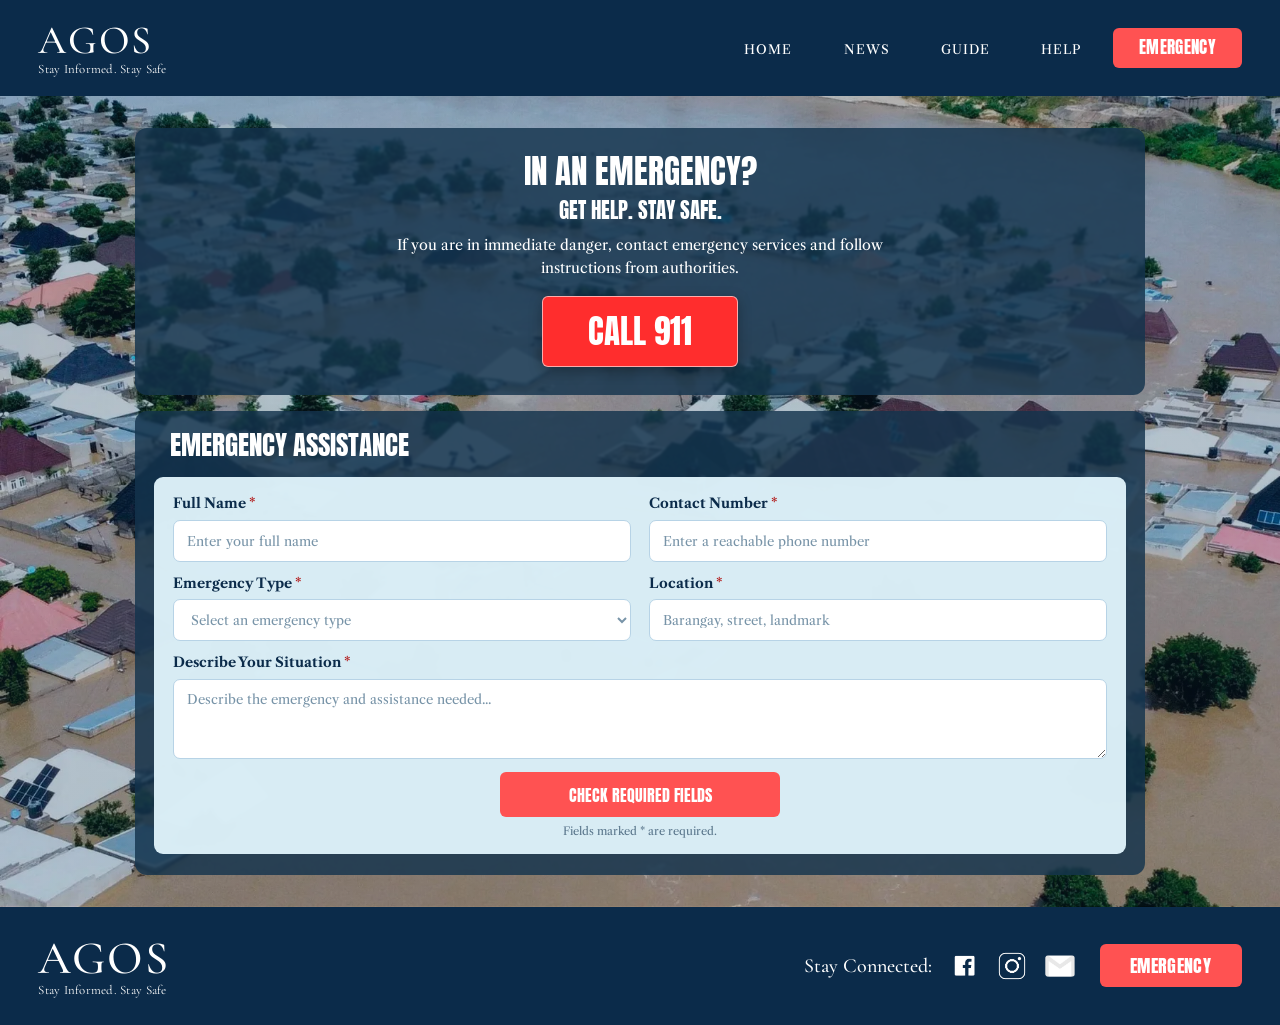
==== commit 4ac0bb36: "Revise emergency assistance form and button Updated the emergency assistance form to clarify that it" ====
--- a/emergency.html
+++ b/emergency.html
@@ -7,7 +7,7 @@
 
   <title>Emergency | AGOS</title>
 
-  <meta name="description" content="In an emergency, call 911 and follow instructions from authorities. Submit an emergency assistance report to AGOS.">
+  <meta name="description" content="In an emergency, call 911 and follow instructions from authorities. The emergency assistance form is not connected to emergency services and does not send reports.">
 
   <link rel="preconnect" href="https://fonts.googleapis.com">
   <link rel="preconnect" href="https://fonts.gstatic.com" crossorigin>
@@ -71,16 +71,11 @@
 
         <div class="assistance-heading">
           <h2 id="assistance-title">
-            Request Emergency Assistance
+            Emergency Assistance
           </h2>
-
-          <p>
-            Provide details about your situation so your report
-            can be reviewed.
-          </p>
         </div>
 
-        <form class="emergency-form" action="#" method="post" novalidate>
+        <div class="emergency-form" role="form" aria-label="Emergency assistance request">
 
           <div class="form-field">
             <label for="full-name">
@@ -170,18 +165,18 @@
 
           <div class="form-submit">
 
-            <button class="btn-submit-report" type="submit">
-              Submit Emergency Report
+            <button class="btn-submit-report" type="button">
+              Check Required Fields
             </button>
 
             <p class="form-note">
               Fields marked * are required.
             </p>
-
-          </div>
-
-        </form>
-
+            <p class="form-status" role="status" aria-live="polite" hidden></p>
+
+          </div>
+
+        </div>
       </section>
 
     </div>
@@ -246,4 +241,9 @@
   <script src="script.js"></script>
 
 </body>
-</html>+</html>
+
+  <script src="script.js"></script>
+
+</body>
+</html>
--- a/styles.css
+++ b/styles.css
@@ -535,8 +535,8 @@
 .news-body h2 {
   font-family: var(--font-display);
   font-weight: 400;
-  text-transform: uppercase;
   color: var(--navy);
+  text-transform: uppercase;
   font-size: 1.35rem;
   line-height: 1.2;
   margin-bottom: .8rem;
@@ -550,7 +550,7 @@
 .news-body .read-more {
   margin-top: 1rem;
   color: var(--link-blue);
-  font-size: .82rem;
+  font-size: .9rem;
   text-decoration: underline;
   text-underline-offset: 3px;
 }
@@ -588,6 +588,19 @@
 .page-head p {
   margin-top: .4rem;
   font-size: 1rem;
+}
+.guide-emergency {
+  padding: 1rem 1.25rem;
+  border-left: 6px solid var(--coral);
+  border-radius: 8px;
+  background: var(--white);
+  color: var(--navy);
+  font-size: 1rem;
+  line-height: 1.6;
+}
+.guide-emergency a {
+  font-weight: 700;
+  text-underline-offset: 3px;
 }
 .page-head-dark {
   color: var(--navy);
@@ -809,7 +822,7 @@
   margin: .8rem 0 .35rem;
 }
 .help-panel p, .help-panel li {
-  font-size: .9rem;
+  font-size: .95rem;
   line-height: 1.7;
 }
 .help-panel ul {
@@ -1105,7 +1118,6 @@
   color: var(--white);
 }
 
-
 .emergency-form {
   width: 100%;
   padding: 1.1rem 1.2rem 0.9rem;
@@ -1118,7 +1130,6 @@
   border-radius: 9px;
   color: var(--navy);
 }
-
 
 .form-field {
   display: flex;
@@ -1174,11 +1185,9 @@
   opacity: 1;
 }
 
-
 .form-field-full {
   grid-column: 1 / -1;
 }
-
 
 .form-submit {
   grid-column: 1 / -1;
@@ -1220,10 +1229,6 @@
   font-size: 0.7rem;
   text-align: center;
 }
-
-
-
-
 
 .emergency-form.was-validated input:invalid,
 .emergency-form.was-validated select:invalid,
@@ -1233,7 +1238,6 @@
   box-shadow: 0 0 4px rgba(255, 48, 53, 0.35);
 }
 
-
 .emergency-form.was-validated input:valid,
 .emergency-form.was-validated select:valid,
 .emergency-form.was-validated textarea:valid {
@@ -1253,7 +1257,7 @@
 
 @media (hover: none) {
   .card:hover, .news-card:hover, .help-panel:hover,
-  .btn-emergency:hover, .btn-call:hover, .btn-submit-report:hover {
+  .btn-emergency:hover, .btn-call:hover {
     transform: none;
   }
 }
@@ -1934,3 +1938,4 @@
     justify-self: center;
   }
 }
+
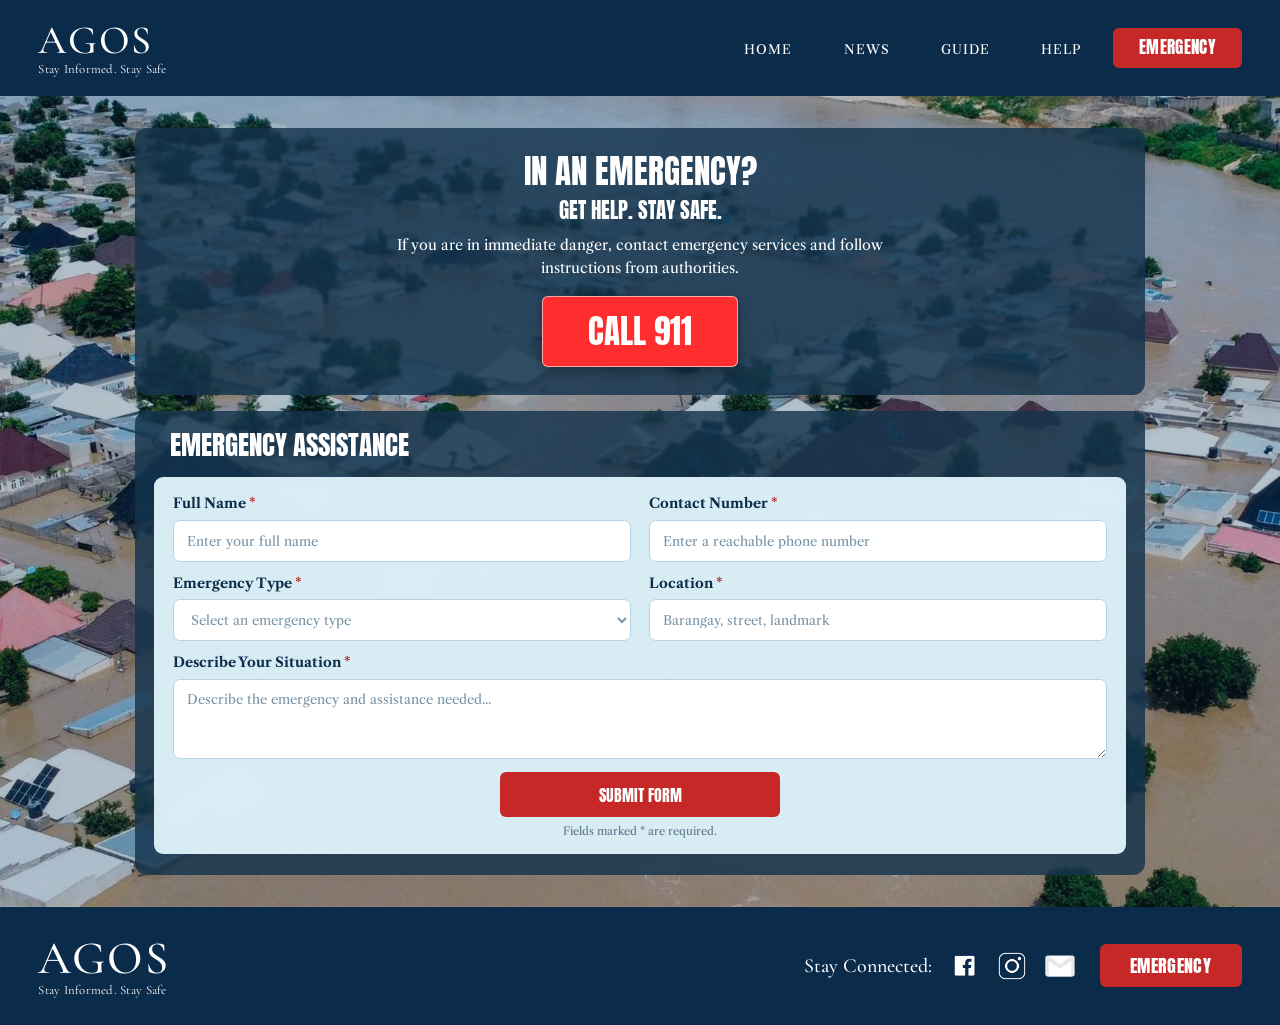
==== commit dfe09181: "Change button text from 'Check Required Fields' to 'Submit Form'" ====
--- a/emergency.html
+++ b/emergency.html
@@ -166,7 +166,7 @@
           <div class="form-submit">
 
             <button class="btn-submit-report" type="button">
-              Check Required Fields
+              Submit Form
             </button>
 
             <p class="form-note">
--- a/styles.css
+++ b/styles.css
@@ -4,8 +4,8 @@
   --sky: #dff3fb;
   --cream: #f4f3ee;
   --white: #ffffff;
-  --coral: #ff5252;
-  --coral-dark: #e63e3e;
+  --coral: #c62828;
+  --coral-dark: #8e1b1b;
   --ink: #0b2b4a;
   --link-blue: #2a6f97;
 
@@ -410,61 +410,6 @@
   padding: .6rem 1.9rem;
 }
 
-.emergency-dialog {
-  border: 0;
-  border-radius: 14px;
-  padding: 2rem 2rem 1.6rem;
-  max-width: min(440px, calc(100vw - 32px));
-  color: var(--ink);
-  background: var(--white);
-  box-shadow: 0 20px 60px rgba(0, 0, 0, .4);
-}
-.emergency-dialog::backdrop {
-  background: rgba(11, 43, 74, .6);
-}
-.emergency-dialog h2 {
-  font-family: var(--font-display);
-  font-weight: 400;
-  text-transform: uppercase;
-  font-size: 1.8rem;
-  color: var(--coral);
-  margin-bottom: .6rem;
-}
-.dialog-close {
-  position: absolute;
-  top: .6rem;
-  right: .9rem;
-  font-size: 1.8rem;
-  line-height: 1;
-  background: none;
-  border: 0;
-  cursor: pointer;
-  color: var(--navy);
-}
-.hotlines {
-  margin: 1.2rem 0;
-  display: grid;
-  gap: .6rem;
-}
-.hotlines li {
-  display: flex;
-  justify-content: space-between;
-  align-items: center;
-  background: var(--sky);
-  border-radius: 8px;
-  padding: .7rem 1rem;
-}
-.hotlines a {
-  font-family: var(--font-display);
-  font-size: 1.5rem;
-  text-decoration: none;
-  color: var(--navy);
-}
-.dialog-note {
-  font-size: .85rem;
-  line-height: 1.6;
-}
-
 .main-nav a[aria-current="page"] {
   border-color: var(--coral);
 }
@@ -956,48 +901,6 @@
   font-size: clamp(1.6rem, 2.4vw, 2rem);
   margin-bottom: 1.6rem;
 }
-.contact-grid {
-  display: grid;
-  grid-template-columns: repeat(3, 1fr);
-  gap: 1.6rem;
-  max-width: 880px;
-  margin: 0 auto;
-}
-.contact-card {
-  height: 100%;
-  min-height: 240px;
-  display: flex;
-  flex-direction: column;
-  align-items: center;
-  justify-content: center;
-  gap: .9rem;
-  padding: 1rem;
-  background: rgba(196, 218, 232, .88);
-  border-radius: 10px;
-  text-decoration: none;
-  color: var(--navy);
-  box-shadow: 0 4px 12px rgba(0, 0, 0, .22);
-  transition: transform .2s, box-shadow .2s;
-}
-a.contact-card:hover {
-  transform: translateY(-3px);
-  box-shadow: 0 8px 20px rgba(0, 0, 0, .3);
-}
-.contact-name {
-  font-family: var(--font-display);
-  font-size: 2rem;
-  text-transform: uppercase;
-  line-height: 1.1;
-}
-.contact-detail {
-  font-family: var(--font-display);
-  font-size: 1.7rem;
-  color: #000;
-  line-height: 1.1;
-}
-
-
-
 body.page-emergency {
   min-height: 100vh;
   display: flex;
@@ -1007,24 +910,6 @@
   flex: 1;
 }
 
-.card-featured::before,
-.card-small::before,
-.news-card::before {
-  content: "Image slot";
-  grid-column: 1;
-  grid-row: 1;
-  display: flex;
-  align-items: center;
-  justify-content: center;
-  border: 2px dashed rgba(47, 80, 104, .35);
-  background: rgba(47, 80, 104, .08);
-  border-radius: 8px;
-  color: rgba(47, 80, 104, .6);
-  font-family: var(--font-display);
-  font-size: .85rem;
-  letter-spacing: .05em;
-  text-transform: uppercase;
-}
 .card-featured > img,
 .card-small > img,
 .news-card > img {
@@ -1037,7 +922,7 @@
 .card-featured {
   --slot-h: 300px;
 }
-.card-featured::before, .card-featured > img {
+.card-featured > img {
   height: var(--slot-h);
   min-height: 0;
 }
@@ -1051,7 +936,7 @@
   display: grid;
   grid-template-rows: auto 1fr;
 }
-.card-small::before, .card-small > img {
+.card-small > img {
   height: var(--slot-h);
 }
 .card-small > .card-body {
@@ -1059,10 +944,6 @@
   grid-column: 1;
 }
 
-.news-card::before {
-  min-height: 190px;
-  border-radius: 0;
-}
 .news-card > .news-body {
   grid-column: 1;
   grid-row: 2;
@@ -1227,6 +1108,14 @@
 .form-note {
   color: #58758b;
   font-size: 0.7rem;
+  text-align: center;
+}
+
+.form-status {
+  max-width: 48rem;
+  color: var(--navy);
+  font-size: 0.82rem;
+  font-weight: 700;
   text-align: center;
 }
 
@@ -1938,4 +1827,3 @@
     justify-self: center;
   }
 }
-
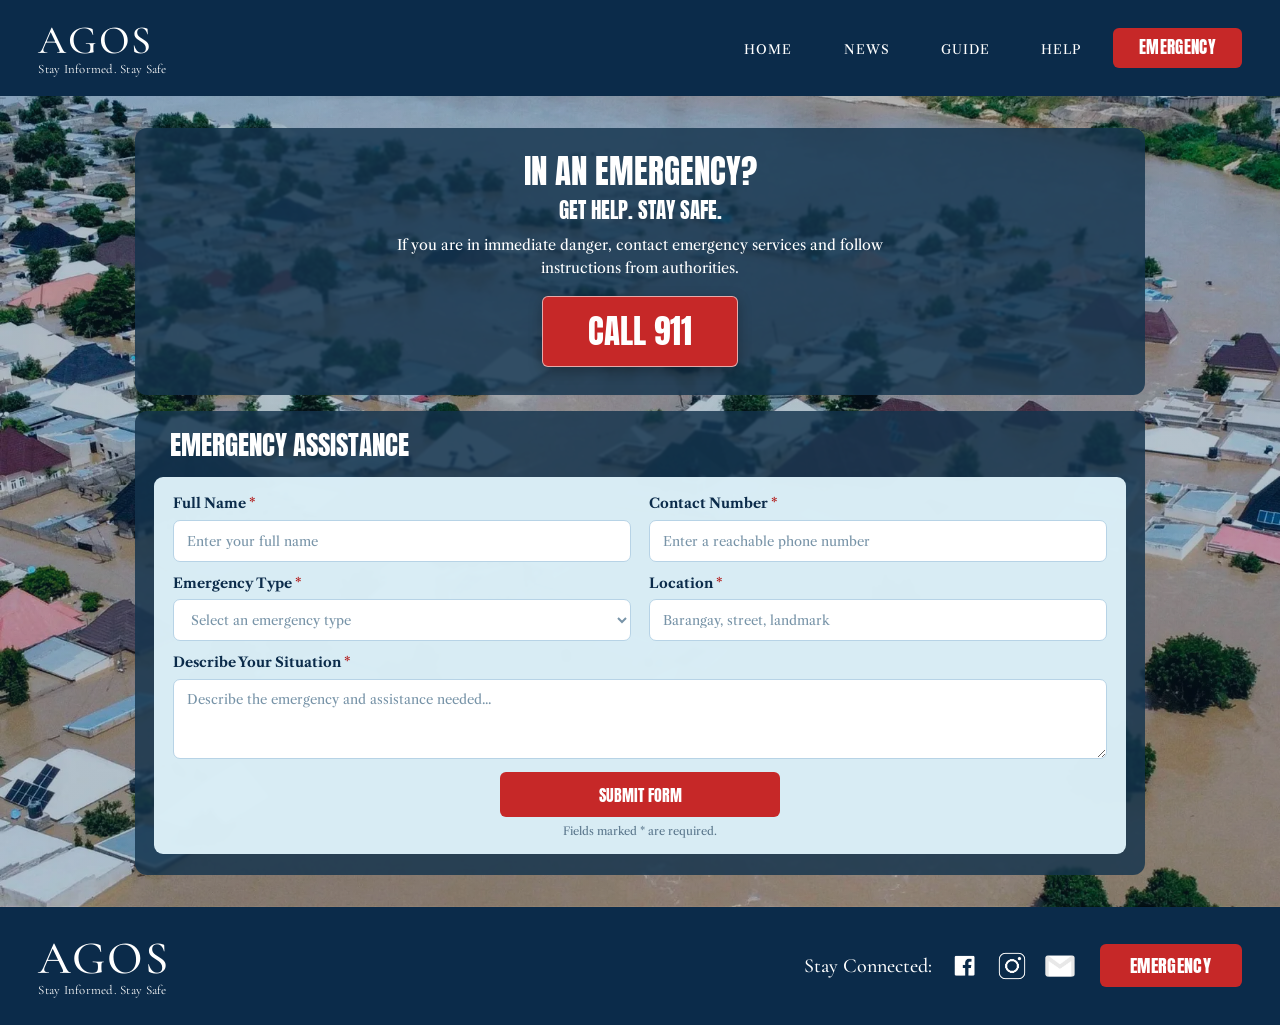
==== commit 87364b7a: "Update emergency.html" ====
--- a/emergency.html
+++ b/emergency.html
@@ -242,8 +242,3 @@
 
 </body>
 </html>
-
-  <script src="script.js"></script>
-
-</body>
-</html>
--- a/styles.css
+++ b/styles.css
@@ -882,7 +882,7 @@
   text-transform: uppercase;
   text-decoration: none;
   color: var(--white);
-  background: #ff2d2d;
+  background: var(--coral);
   border: 1px solid rgba(255, 255, 255, .6);
   border-radius: 6px;
   padding: .6rem 2.8rem;
@@ -890,7 +890,7 @@
   transition: background .2s, transform .2s;
 }
 .btn-call:hover {
-  background: #e01616;
+  background: var(--coral-dark);
   transform: translateY(-2px);
 }
 
